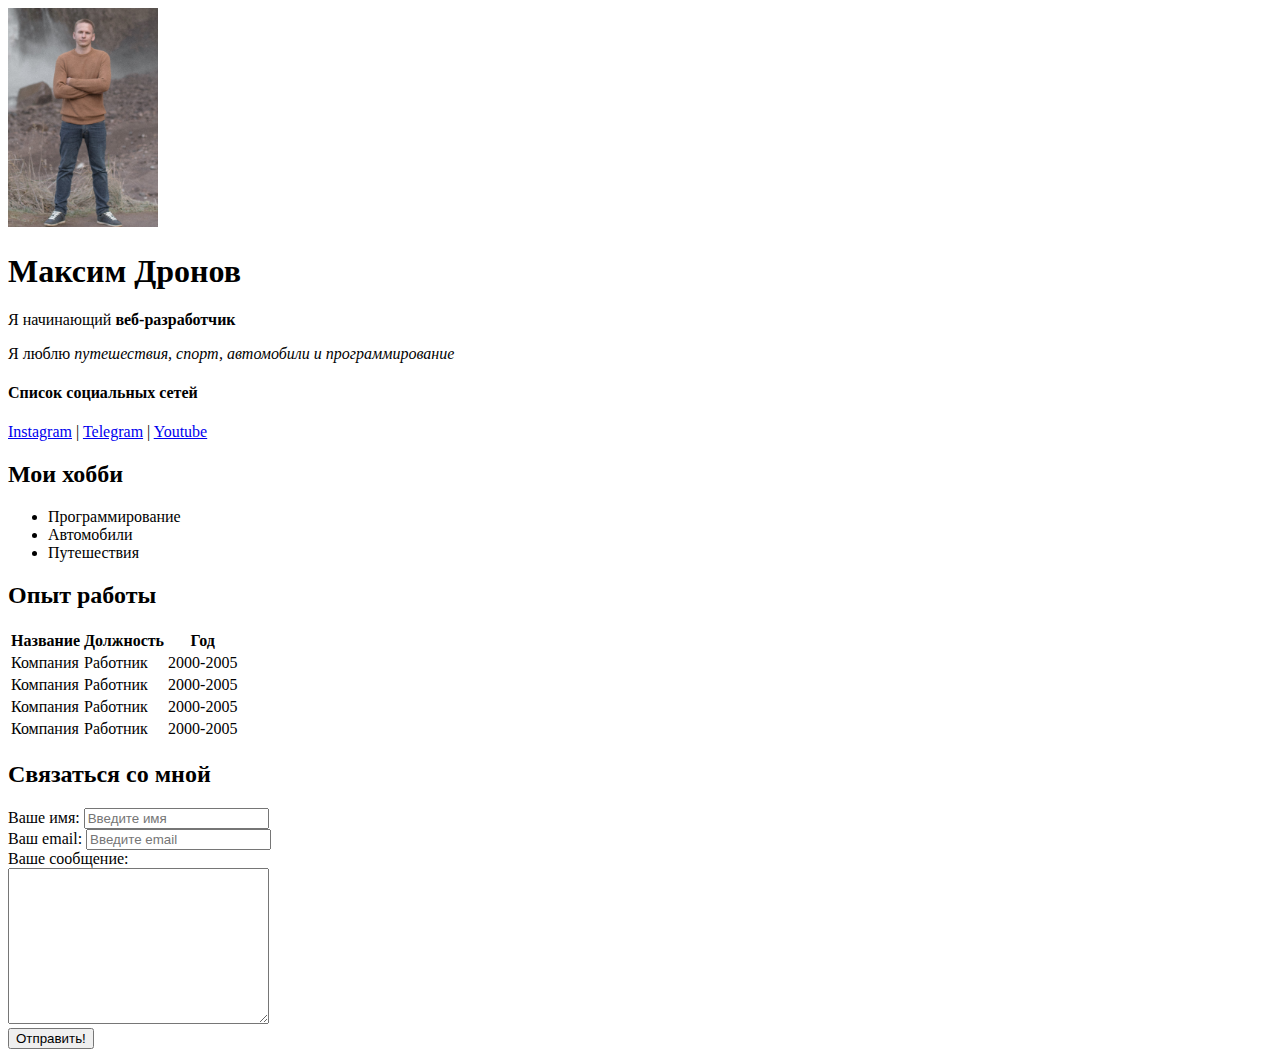
==== index.html @ 8a448b98 "initt" ====
<!DOCTYPE html>
<html lang="en">

<head>
    <meta charset="UTF-8">
    <meta http-equiv="X-UA-Compatible" content="IE=edge">
    <meta name="viewport" content="width=device-width, initial-scale=1.0">
    <meta name="keywords" content="cv, resume, Maxim">
    <meta name="description" content="Это сайт - резюме Максима Дронова">
    <title>Maxim Resume</title>
</head>

<body>
    <img width="150" src="./100820_1781.jpg" alt="Моя фотография">
    <h1>Максим Дронов</h1>

    <p>Я начинающий <strong> веб-разработчик</strong></p>

    <p>Я люблю <em> путешествия, спорт, автомобили и программирование</em></p>

    <h4>Список социальных сетей</h4>

    <a target="_blank" href="../HtmlCssCourse/instagram.html">Instagram</a> |
    <a target="_blank" href="https://t.me/dronov05">Telegram</a> |
    <a target="_blank" href="https://www.youtube.com/channel/UCK23RPiq72tENMaKQUP0Zqw">Youtube</a>

    <h2>Мои хобби</h4>

        <ul>
            <li>Программирование</li>
            <li>Автомобили</li>
            <li>Путешествия</li>

        </ul>

        <h2>Опыт работы</h2>

        <table>
            <thead>
                <tr>
                    <th>Название</th>
                    <th>Должность</th>
                    <th>Год</th>
                </tr>
            </thead>
            <tbody>
                <tr>
                    <td>Компания</td>
                    <td>Работник</td>
                    <td>2000-2005</td>
                </tr>
                <tr>
                    <td>Компания</td>
                    <td>Работник</td>
                    <td>2000-2005</td>
                </tr>
                <tr>
                    <td>Компания</td>
                    <td>Работник</td>
                    <td>2000-2005</td>
                </tr>
                <tr>
                    <td>Компания</td>
                    <td>Работник</td>
                    <td>2000-2005</td>
                </tr>
            </tbody>
        </table>

        <h2>Связаться со мной</h2>

        <form action="">

            <div>
                <label for="name">Ваше имя:</label>
                <input type="text" id="name" placeholder="Введите имя">

            </div>
            <div>
                <label for="email">Ваш email:</label>
                <input type="email" name="" placeholder="Введите email" id="email">

            </div>
            <div>
                <label for="text">Ваше сообщение:</label> <br>
                <textarea value="Введите сообщение..." name="text" id="text" cols="30" rows="10"></textarea>

            </div>



            <input type="submit" value="Отправить!" name="" id="">
        </form>

</body>

</html>
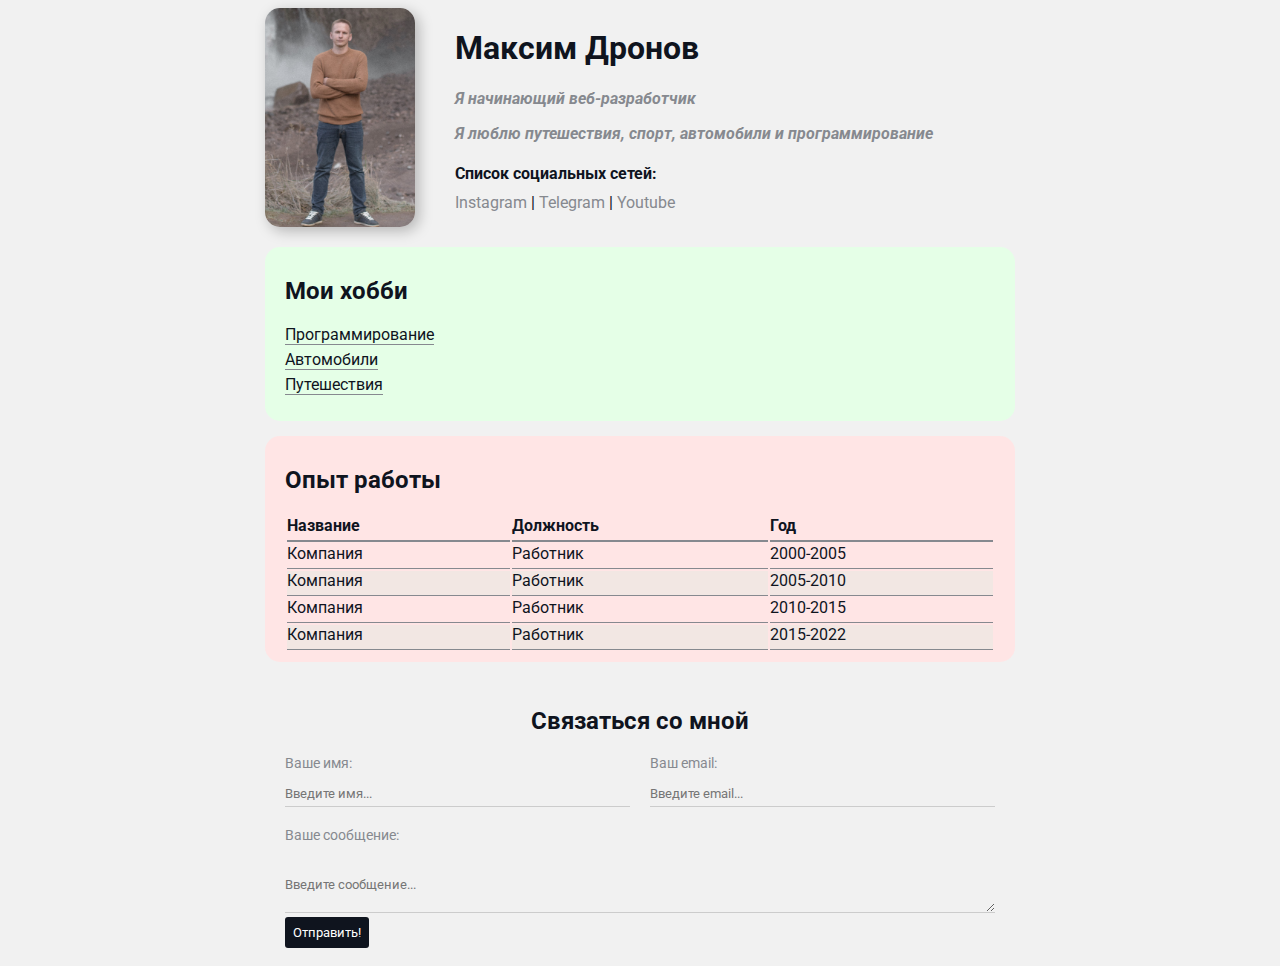
==== commit d735b3f2: "Add styles" ====
--- a/index.html
+++ b/index.html
@@ -8,90 +8,103 @@
     <meta name="keywords" content="cv, resume, Maxim">
     <meta name="description" content="Это сайт - резюме Максима Дронова">
     <title>Maxim Resume</title>
+    <link rel="stylesheet" href="style.css">
 </head>
 
 <body>
-    <img width="150" src="./100820_1781.jpg" alt="Моя фотография">
-    <h1>Максим Дронов</h1>
+    <div class="container">
+        <header class="info">
+            <img class="avatar" src="./100820_1781.jpg" alt="Моя фотография">
+            <div class="info-text">
+                <h1>Максим Дронов</h1>
 
-    <p>Я начинающий <strong> веб-разработчик</strong></p>
+                <p>Я начинающий веб-разработчик</p>
 
-    <p>Я люблю <em> путешествия, спорт, автомобили и программирование</em></p>
+                <p>Я люблю <em> путешествия, спорт, автомобили и программирование</em></p>
+                <h4>Список социальных сетей:</h4>
 
-    <h4>Список социальных сетей</h4>
+                <a target="_blank" href="../HtmlCssCourse/instagram.html">Instagram</a> |
+                <a target="_blank" href="https://t.me/dronov05">Telegram</a> |
+                <a target="_blank" href="https://www.youtube.com/channel/UCK23RPiq72tENMaKQUP0Zqw">Youtube</a>
+            </div>
+        </header>
+        <section>
+            <article class="card bg-green">
+                <h2>Мои хобби</h4>
 
-    <a target="_blank" href="../HtmlCssCourse/instagram.html">Instagram</a> |
-    <a target="_blank" href="https://t.me/dronov05">Telegram</a> |
-    <a target="_blank" href="https://www.youtube.com/channel/UCK23RPiq72tENMaKQUP0Zqw">Youtube</a>
+                    <ul>
+                        <li>Программирование</li>
+                        <li>Автомобили</li>
+                        <li>Путешествия</li>
 
-    <h2>Мои хобби</h4>
+                    </ul>
+                </h2>
+            </article>
+            <article class="card bg-red">
 
-        <ul>
-            <li>Программирование</li>
-            <li>Автомобили</li>
-            <li>Путешествия</li>
+                <h2>Опыт работы</h2>
 
-        </ul>
+                <table class="table">
+                    <thead>
+                        <tr>
+                            <th>Название</th>
+                            <th>Должность</th>
+                            <th>Год</th>
+                        </tr>
+                    </thead>
+                    <tbody>
+                        <tr>
+                            <td>Компания</td>
+                            <td>Работник</td>
+                            <td>2000-2005</td>
+                        </tr>
+                        <tr>
+                            <td>Компания</td>
+                            <td>Работник</td>
+                            <td>2005-2010</td>
+                        </tr>
+                        <tr>
+                            <td>Компания</td>
+                            <td>Работник</td>
+                            <td>2010-2015</td>
+                        </tr>
+                        <tr>
+                            <td>Компания</td>
+                            <td>Работник</td>
+                            <td>2015-2022</td>
+                        </tr>
+                    </tbody>
+                </table>
+            </article>
+        </section>
+        <footer class="footer">
+            <h2>Связаться со мной</h2>
 
-        <h2>Опыт работы</h2>
+            <form action="">
+                <div class="row">
+                    <div class="form-group">
+                        <label for="name">Ваше имя:</label>
+                        <input type="text" id="name" placeholder="Введите имя...">
 
-        <table>
-            <thead>
-                <tr>
-                    <th>Название</th>
-                    <th>Должность</th>
-                    <th>Год</th>
-                </tr>
-            </thead>
-            <tbody>
-                <tr>
-                    <td>Компания</td>
-                    <td>Работник</td>
-                    <td>2000-2005</td>
-                </tr>
-                <tr>
-                    <td>Компания</td>
-                    <td>Работник</td>
-                    <td>2000-2005</td>
-                </tr>
-                <tr>
-                    <td>Компания</td>
-                    <td>Работник</td>
-                    <td>2000-2005</td>
-                </tr>
-                <tr>
-                    <td>Компания</td>
-                    <td>Работник</td>
-                    <td>2000-2005</td>
-                </tr>
-            </tbody>
-        </table>
+                    </div>
+                    <div class="form-group">
+                        <label for="email">Ваш email:</label>
+                        <input type="email" name="" placeholder="Введите email..." id="email">
 
-        <h2>Связаться со мной</h2>
+                    </div>
+                </div>
+                <div class="form-group">
+                    <label for="text">Ваше сообщение:</label> <br>
+                    <textarea name="text" id="text" placeholder="Введите сообщение..."></textarea>
 
-        <form action="">
-
-            <div>
-                <label for="name">Ваше имя:</label>
-                <input type="text" id="name" placeholder="Введите имя">
-
-            </div>
-            <div>
-                <label for="email">Ваш email:</label>
-                <input type="email" name="" placeholder="Введите email" id="email">
-
-            </div>
-            <div>
-                <label for="text">Ваше сообщение:</label> <br>
-                <textarea value="Введите сообщение..." name="text" id="text" cols="30" rows="10"></textarea>
-
-            </div>
+                </div>
 
 
 
-            <input type="submit" value="Отправить!" name="" id="">
-        </form>
-
+                <input type="submit" class="btn" value="Отправить!" name="" id="">
+            </form>
+        </footer>
+    </div>
 </body>
 
 </html>--- a/style.css
+++ b/style.css
@@ -0,0 +1,175 @@
+@import url("https://fonts.googleapis.com/css2?family=Roboto&display=swap");
+
+body {
+  font-size: 16px;
+  font-family: "Roboto", sans-serif;
+  font-weight: 400;
+  background-color: #f1f1f1;
+  color: #0f141e;
+}
+
+a {
+  color: #86898f;
+  text-decoration: none;
+}
+
+a:hover {
+  text-decoration: underline;
+}
+
+a:active {
+  color: blue;
+}
+
+a:visited {
+  color: darkred;
+}
+
+.container {
+  max-width: 750px;
+  margin: auto;
+}
+
+.avatar {
+  width: 150px;
+  border-radius: 15px;
+  box-shadow: 4px 4px 14px rgba(0, 0, 0, 0.25);
+  margin-right: 40px;
+}
+
+.info {
+  margin-bottom: 10px;
+  display: flex;
+
+  margin-bottom: 20px;
+}
+
+.info-text p {
+  font-style: italic;
+  color: #86898f;
+  font-weight: bold;
+}
+
+.info-text h4 {
+  margin-bottom: 10px;
+}
+
+.card {
+  /* border: 1px solid #86898f; */
+  border-radius: 15px;
+  margin-bottom: 15px;
+  padding: 10px 20px;
+}
+
+.card ul {
+  list-style: none;
+  padding-left: 0;
+}
+
+.card li {
+  margin-bottom: 5px;
+  max-width: max-content;
+  border-bottom: 1px solid #86898f;
+}
+
+.bg-green {
+  background-color: #e5ffe7;
+}
+
+.bg-red {
+  background-color: #ffe5e5;
+}
+
+.btn {
+  background-color: #0f141e;
+  color: white;
+  padding: 8px;
+  border-radius: 3px;
+  border: none;
+  cursor: pointer;
+  transition: all 0.2s;
+  font-family: inherit;
+}
+
+.btn:active {
+  background-color: rgb(51, 122, 253);
+}
+
+.table {
+  width: 100%;
+}
+
+.table td {
+  padding: 0 0 5px 0;
+  border-bottom: 1px solid #86898f;
+}
+
+.table tr:nth-child(even) {
+  background-color: rgba(128, 255, 212, 0.1);
+}
+
+.table th {
+  text-align: left;
+  padding: 0 0 5px 0;
+  border-bottom: 2px solid #86898f;
+}
+
+.footer {
+  /* background-color: #cbcfd8; */
+  padding: 10px 20px;
+}
+
+.footer h2 {
+  text-align: center;
+}
+
+.form-group label {
+  display: block;
+  color: #86898f;
+  font-size: 14px;
+}
+
+.row {
+  display: flex;
+  margin-bottom: 20px;
+}
+
+.row > .form-group {
+  width: 50%;
+}
+
+.row .form-group:first-child {
+  margin-right: 20px;
+}
+
+.form-group input,
+.form-group textarea {
+  width: 100%;
+  outline: none;
+  border: none;
+  border-bottom: 1px solid #ccc;
+  background-color: transparent;
+  font-family: inherit;
+  color: black;
+  padding: 15px 0 5px;
+  box-sizing: border-box;
+}
+
+@media (max-width: 650px) {
+  .info {
+    display: block;
+    text-align: center;
+  }
+  .card {
+    text-align: center;
+  }
+  .card ul {
+    text-align: -webkit-center;
+  }
+  .table th {
+    text-align: center;
+  }
+  .btn {
+    width: 100%;
+  }
+}
